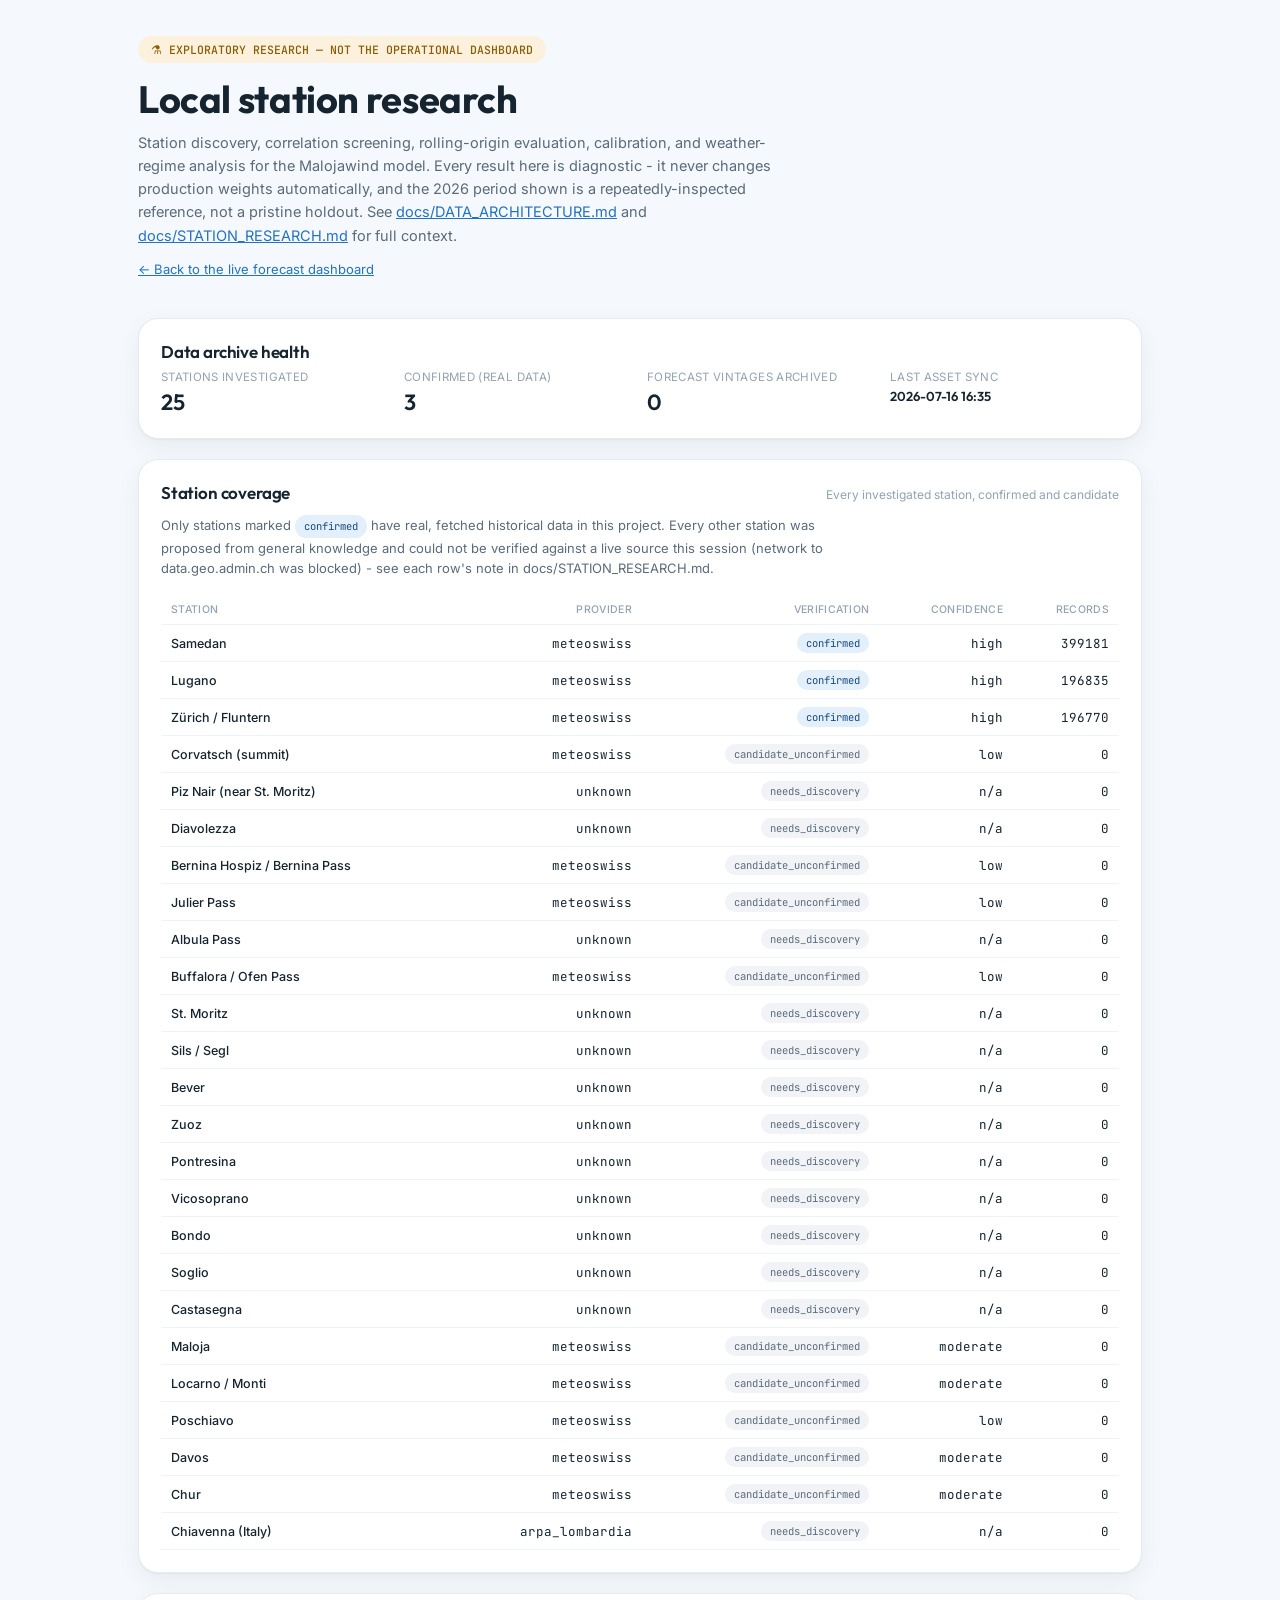
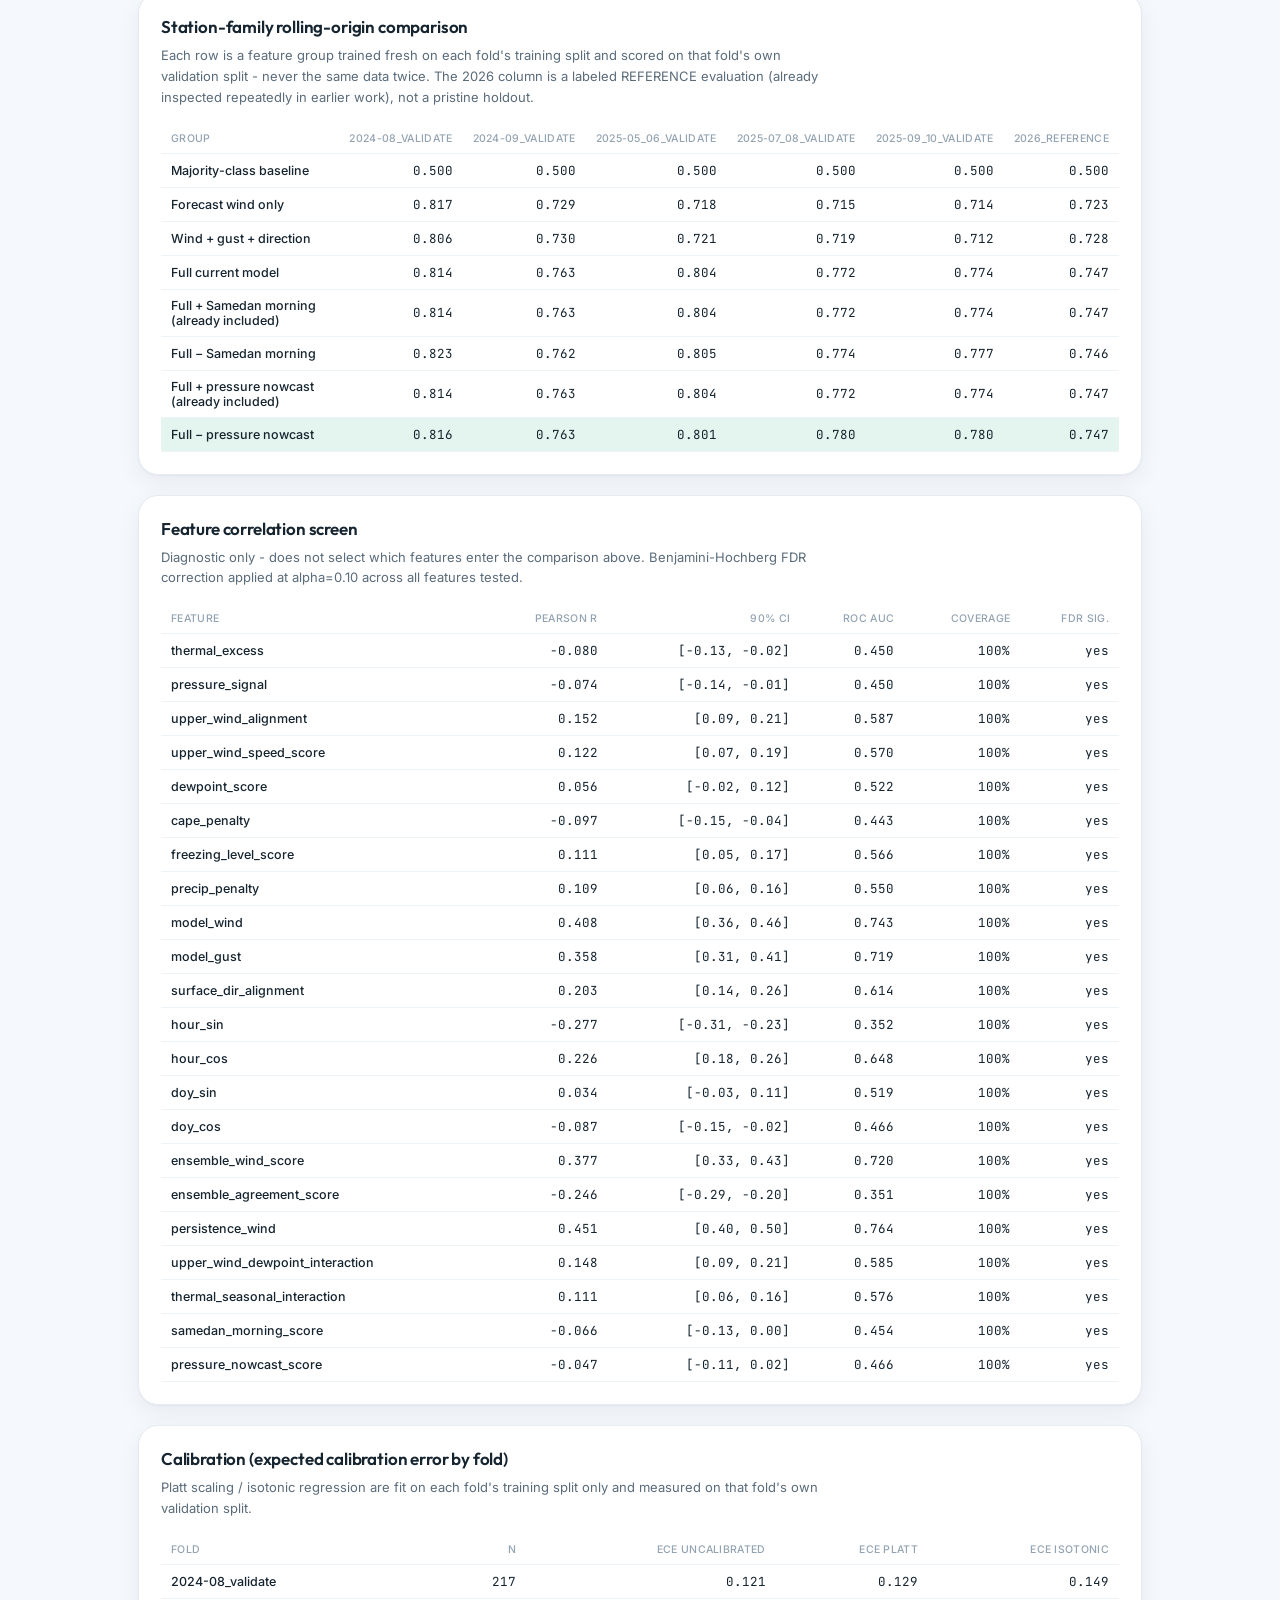
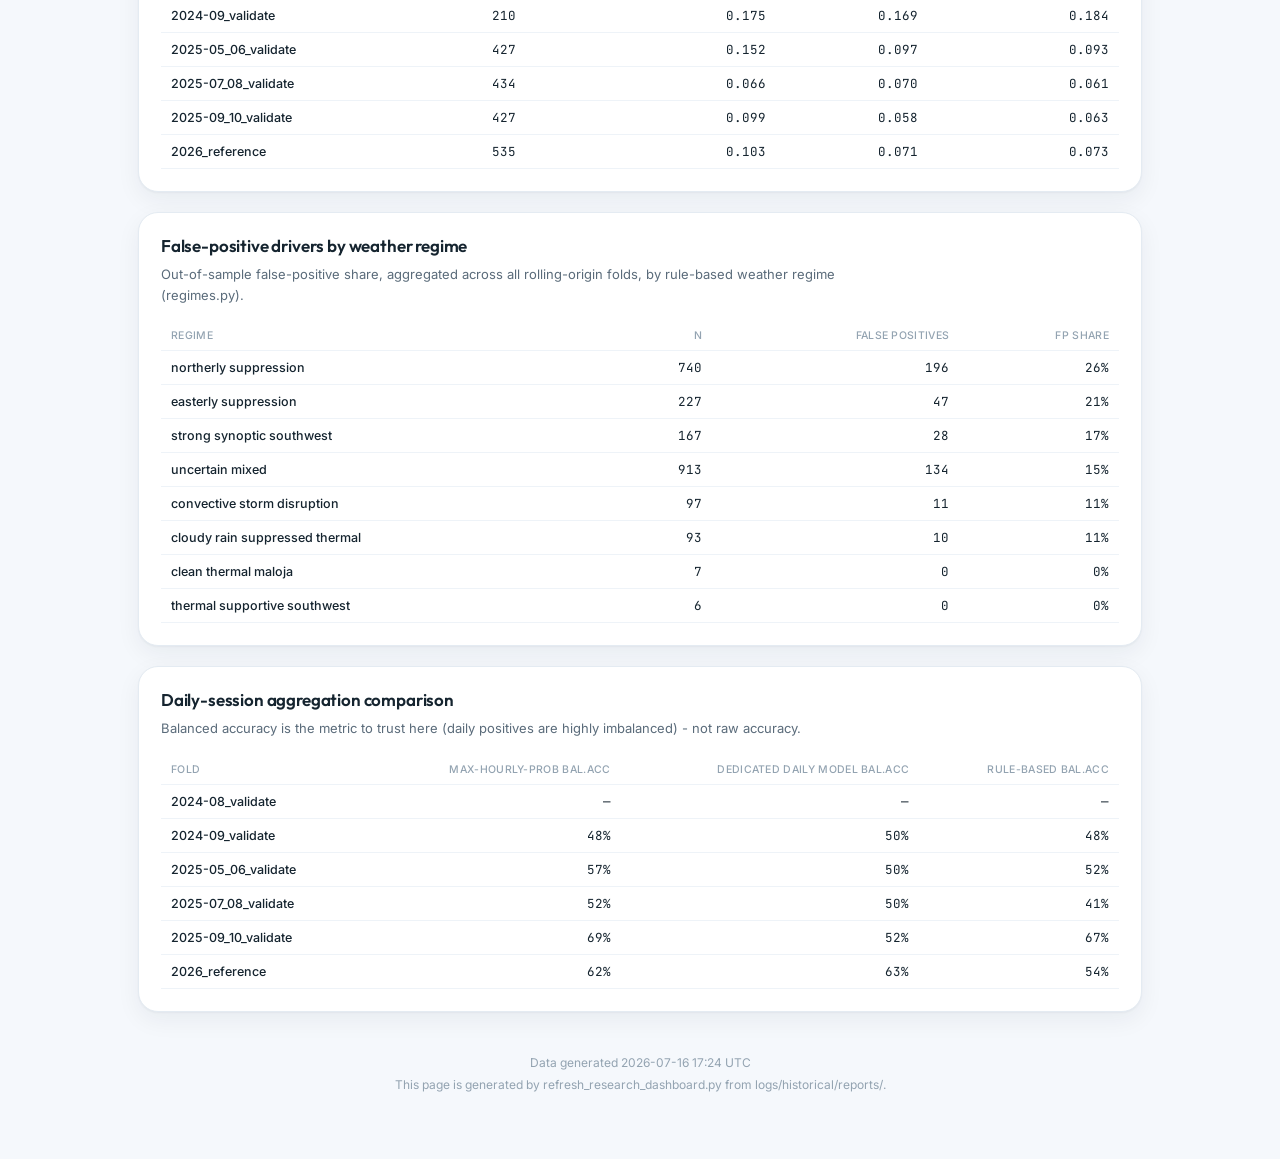
==== docs/research.html @ 876f062c "Add research dashboard and research/sync GitHub Actions jobs Adds docs/research.html, a secondary EX" ====
<!DOCTYPE html>
<html lang="en">
<head>
<meta charset="UTF-8">
<meta name="viewport" content="width=device-width, initial-scale=1.0">
<meta name="description" content="Wingcheck research: station discovery, correlation screening, rolling-origin evaluation, calibration, and regime analysis - exploratory, not the operational dashboard.">
<title>Wingcheck · Research</title>
<link rel="preconnect" href="https://fonts.googleapis.com">
<link href="https://fonts.googleapis.com/css2?family=Outfit:wght@400;500;600;700&family=Inter:wght@400;500;600&family=JetBrains+Mono:wght@400;500&display=swap" rel="stylesheet">
<style>
  :root{
    --ice:#F5F8FC; --card:#FFFFFF; --line:#E4EBF2; --line-soft:#EEF3F8;
    --ink:#15242F; --ink-2:#5A6B7A; --ink-3:#93A3B1;
    --blue:#2273C3; --blue-soft:#E3EFFA; --blue-deep:#164A80;
    --good:#0E9F6E; --good-soft:#E3F5EE; --good-ink:#0b7a54;
    --warn:#D98E04; --warn-soft:#FBF1DD; --warn-ink:#8a5c05;
    --bad-soft:#F1F3F6; --bad-ink:#5A6B7A;
    --display:'Outfit',sans-serif; --body:'Inter',sans-serif; --mono:'JetBrains Mono',monospace;
    --radius-lg:20px; --shadow:0 1px 2px rgba(21,36,47,.04), 0 8px 24px rgba(21,36,47,.06);
    color-scheme: light;
  }
  *{box-sizing:border-box;margin:0;padding:0}
  body{background:var(--ice);color:var(--ink);font-family:var(--body);-webkit-font-smoothing:antialiased;overflow-x:hidden;}
  .wrap{max-width:1040px;margin:0 auto;padding:0 18px 64px;}
  a{color:var(--blue);}
  h1,h2,h3{font-family:var(--display);letter-spacing:-0.01em;}
  header{padding:36px 0 20px;}
  .kicker{display:inline-flex;align-items:center;gap:8px;font-family:var(--mono);font-size:11.5px;
    color:var(--warn-ink);background:var(--warn-soft);padding:6px 13px;border-radius:100px;margin-bottom:16px;font-weight:500;}
  h1{font-weight:700;font-size:clamp(26px,5.5vw,38px);line-height:1.1;}
  .header-sub{color:var(--ink-2);font-size:14.5px;margin-top:10px;max-width:640px;line-height:1.6;}
  .back-link{font-size:13px;margin-top:14px;display:inline-block;}
  section{margin-top:20px;}
  .card{background:var(--card);border:1px solid var(--line);border-radius:var(--radius-lg);padding:22px;box-shadow:var(--shadow);}
  .card h2{font-size:17px;font-weight:600;margin-bottom:4px;}
  .hint{font-size:12px;color:var(--ink-3);}
  .explain{font-size:13px;color:var(--ink-2);line-height:1.6;margin:8px 0 16px;max-width:680px;}
  .table-wrap{overflow-x:auto;-webkit-overflow-scrolling:touch;}
  table{width:100%;border-collapse:collapse;font-size:12.5px;min-width:480px;}
  th,td{padding:8px 10px;text-align:right;border-bottom:1px solid var(--line-soft);white-space:nowrap;}
  th:first-child,td:first-child{text-align:left;white-space:normal;}
  th{color:var(--ink-3);font-weight:500;font-size:10.5px;text-transform:uppercase;letter-spacing:.03em;}
  td{font-family:var(--mono);color:var(--ink);}
  td:first-child{font-family:var(--body);font-weight:500;}
  tr.best td{background:var(--good-soft);}
  .status-chip{font-family:var(--mono);font-size:10.5px;padding:3px 9px;border-radius:100px;display:inline-block;}
  .status-chip.available{background:var(--good-soft);color:var(--good-ink);}
  .status-chip.unavailable{background:var(--bad-soft);color:var(--bad-ink);}
  .status-chip.confirmed{background:var(--blue-soft);color:var(--blue-deep);}
  .empty-state{color:var(--ink-3);font-size:13px;padding:14px 4px;}
  .stat-row{display:grid;grid-template-columns:repeat(auto-fit,minmax(140px,1fr));gap:14px;margin-top:8px;}
  .stat .s-label{font-size:11.5px;color:var(--ink-3);text-transform:uppercase;letter-spacing:.03em;}
  .stat .s-value{font-family:var(--display);font-size:22px;font-weight:600;margin-top:4px;}
  footer{margin-top:40px;text-align:center;font-size:12px;color:var(--ink-3);line-height:1.8;}
  @media (prefers-color-scheme: dark){
    :root{
      --ice:#0F1720; --card:#17212B; --line:#28333F; --line-soft:#212B36;
      --ink:#E7EEF4; --ink-2:#A9B8C4; --ink-3:#71828F;
      --blue:#4B9EE8; --blue-soft:#1B2E42; --blue-deep:#8FC4F5;
      --good:#2FD08E; --good-soft:#123528; --good-ink:#4FE0A6;
      --warn:#E3A93B; --warn-soft:#3A2E10; --warn-ink:#F0BE5C;
      --bad-soft:#232E38; --bad-ink:#A9B8C4;
      color-scheme: dark;
    }
  }
</style>
</head>
<body>
<div class="wrap">
  <header>
    <div class="kicker">⚗ EXPLORATORY RESEARCH — NOT THE OPERATIONAL DASHBOARD</div>
    <h1>Local station research</h1>
    <p class="header-sub">Station discovery, correlation screening, rolling-origin evaluation, calibration, and
      weather-regime analysis for the Malojawind model. Every result here is diagnostic - it never changes
      production weights automatically, and the 2026 period shown is a repeatedly-inspected reference, not a
      pristine holdout. See <a href="./DATA_ARCHITECTURE.md" target="_blank" rel="noopener noreferrer">docs/DATA_ARCHITECTURE.md</a>
      and <a href="./STATION_RESEARCH.md" target="_blank" rel="noopener noreferrer">docs/STATION_RESEARCH.md</a> for full context.</p>
    <a class="back-link" href="./index.html">&larr; Back to the live forecast dashboard</a>
  </header>

  <section class="card" aria-labelledby="archive-h">
    <h2 id="archive-h">Data archive health</h2>
    <div class="stat-row" id="archiveStats"></div>
  </section>

  <section class="card" aria-labelledby="stations-h">
    <div style="display:flex;justify-content:space-between;align-items:baseline;flex-wrap:wrap;gap:8px;">
      <h2 id="stations-h">Station coverage</h2>
      <div class="hint">Every investigated station, confirmed and candidate</div>
    </div>
    <p class="explain">Only stations marked <span class="status-chip confirmed">confirmed</span> have real,
      fetched historical data in this project. Every other station was proposed from general knowledge and
      could not be verified against a live source this session (network to data.geo.admin.ch was blocked) -
      see each row's note in docs/STATION_RESEARCH.md.</p>
    <div class="table-wrap"><table id="stationTable"></table></div>
  </section>

  <section class="card" aria-labelledby="family-h">
    <h2 id="family-h">Station-family rolling-origin comparison</h2>
    <p class="explain">Each row is a feature group trained fresh on each fold's training split and scored on
      that fold's own validation split - never the same data twice. The 2026 column is a labeled REFERENCE
      evaluation (already inspected repeatedly in earlier work), not a pristine holdout.</p>
    <div class="table-wrap"><table id="familyTable"></table></div>
  </section>

  <section class="card" aria-labelledby="corr-h">
    <h2 id="corr-h">Feature correlation screen</h2>
    <p class="explain">Diagnostic only - does not select which features enter the comparison above.
      Benjamini-Hochberg FDR correction applied at alpha=0.10 across all features tested.</p>
    <div class="table-wrap"><table id="corrTable"></table></div>
  </section>

  <section class="card" aria-labelledby="calib-h">
    <h2 id="calib-h">Calibration (expected calibration error by fold)</h2>
    <p class="explain">Platt scaling / isotonic regression are fit on each fold's training split only and
      measured on that fold's own validation split.</p>
    <div class="table-wrap"><table id="calibTable"></table></div>
  </section>

  <section class="card" aria-labelledby="regime-h">
    <h2 id="regime-h">False-positive drivers by weather regime</h2>
    <p class="explain">Out-of-sample false-positive share, aggregated across all rolling-origin folds, by
      rule-based weather regime (regimes.py).</p>
    <div class="table-wrap"><table id="regimeTable"></table></div>
  </section>

  <section class="card" aria-labelledby="session-h">
    <h2 id="session-h">Daily-session aggregation comparison</h2>
    <p class="explain">Balanced accuracy is the metric to trust here (daily positives are highly imbalanced) -
      not raw accuracy.</p>
    <div class="table-wrap"><table id="sessionTable"></table></div>
  </section>

  <footer>
    <div id="genAt">—</div>
    <div>This page is generated by refresh_research_dashboard.py from logs/historical/reports/.</div>
  </footer>
</div>

<script>
const fmtPct = x => (x===null||x===undefined) ? "—" : Math.round(x*100)+"%";
const fmtNum = (x, d=3) => (x===null||x===undefined) ? "—" : Number(x).toFixed(d);

const FAMILY_LABELS = {
  majority_class_baseline: "Majority-class baseline",
  forecast_wind_only: "Forecast wind only",
  wind_gust_direction: "Wind + gust + direction",
  full_current_model: "Full current model",
  full_plus_samedan_morning: "Full + Samedan morning (already included)",
  full_minus_samedan_morning: "Full − Samedan morning",
  full_plus_pressure_nowcast: "Full + pressure nowcast (already included)",
  full_minus_pressure_nowcast: "Full − pressure nowcast",
};

function renderArchiveStats(d){
  const el = document.getElementById('archiveStats');
  const fv = d.forecast_vintages || {n_vintages: 0};
  const nStations = Object.keys(d.station_coverage || {}).length;
  const nConfirmed = Object.values(d.station_coverage || {}).filter(s => s.verification === 'confirmed').length;
  el.innerHTML = `
    <div class="stat"><div class="s-label">Stations investigated</div><div class="s-value">${nStations}</div></div>
    <div class="stat"><div class="s-label">Confirmed (real data)</div><div class="s-value">${nConfirmed}</div></div>
    <div class="stat"><div class="s-label">Forecast vintages archived</div><div class="s-value">${fv.n_vintages}</div></div>
    <div class="stat"><div class="s-label">Last asset sync</div><div class="s-value" style="font-size:13px;">${(d.last_asset_sync||'—').slice(0,16).replace('T',' ')}</div></div>`;
}

function renderStationTable(d){
  const el = document.getElementById('stationTable');
  const coverage = d.station_coverage || {};
  const rows = Object.entries(coverage).sort((a,b)=> (a[1].verification==='confirmed'?0:1) - (b[1].verification==='confirmed'?0:1));
  if (!rows.length){ el.innerHTML = '<tr><td class="empty-state">No station manifest found - run historical_data.py sync.</td></tr>'; return; }
  const head = '<tr><th>Station</th><th>Provider</th><th>Verification</th><th>Confidence</th><th>Records</th></tr>';
  const body = rows.map(([sid, s])=>{
    const chipClass = s.verification === 'confirmed' ? 'confirmed' : (s.coverage && s.coverage.n_records > 0 ? 'available' : 'unavailable');
    return `<tr><td>${s.name || sid}</td><td>${s.provider||'—'}</td><td><span class="status-chip ${chipClass}">${s.verification}</span></td><td>${s.confidence||'—'}</td><td>${(s.coverage && s.coverage.n_records) || 0}</td></tr>`;
  }).join('');
  el.innerHTML = head + body;
}

function renderFamilyTable(d){
  const el = document.getElementById('familyTable');
  const sa = d.station_analysis;
  if (!sa){ el.innerHTML = '<tr><td class="empty-state">No station_analysis report found - run station_analysis.py.</td></tr>'; return; }
  const comparison = sa.rolling_origin_family_comparison || {};
  const groupNames = Object.keys(comparison).filter(k => k !== '_note');
  const foldNames = (comparison[groupNames[0]] || []).map(f => f.fold);
  const head = `<tr><th>Group</th>${foldNames.map(f=>`<th>${f}</th>`).join('')}</tr>`;
  const bestFamily = sa.best_family && sa.best_family.name;
  const body = groupNames.map(name=>{
    const cells = comparison[name].map(f => `<td>${fmtNum(f.full_window && f.full_window.roc_auc)}</td>`).join('');
    return `<tr class="${name===bestFamily?'best':''}"><td>${FAMILY_LABELS[name]||name}</td>${cells}</tr>`;
  }).join('');
  el.innerHTML = head + body;
}

function renderCorrTable(d){
  const el = document.getElementById('corrTable');
  const sa = d.station_analysis;
  if (!sa){ el.innerHTML = '<tr><td class="empty-state">No station_analysis report found.</td></tr>'; return; }
  const corr = sa.correlation || {};
  const names = Object.keys(corr).filter(k => k !== '_note');
  const head = '<tr><th>Feature</th><th>Pearson r</th><th>90% CI</th><th>ROC AUC</th><th>Coverage</th><th>FDR sig.</th></tr>';
  const body = names.map(name=>{
    const c = corr[name];
    const ci = c.pearson_bootstrap_ci_90pct ? `[${fmtNum(c.pearson_bootstrap_ci_90pct[0],2)}, ${fmtNum(c.pearson_bootstrap_ci_90pct[1],2)}]` : '—';
    return `<tr><td>${name}</td><td>${fmtNum(c.pearson,3)}</td><td>${ci}</td><td>${fmtNum(c.roc_auc,3)}</td><td>${fmtPct(c.coverage)}</td><td>${c['fdr_significant_at_0.10']?'yes':'no'}</td></tr>`;
  }).join('');
  el.innerHTML = head + body;
}

function renderCalibTable(d){
  const el = document.getElementById('calibTable');
  const ca = d.calibration_analysis;
  if (!ca){ el.innerHTML = '<tr><td class="empty-state">No calibration_analysis report found - run calibration_analysis.py.</td></tr>'; return; }
  const head = '<tr><th>Fold</th><th>n</th><th>ECE uncalibrated</th><th>ECE Platt</th><th>ECE isotonic</th></tr>';
  const body = ca.folds.map(f=>`<tr><td>${f.fold}</td><td>${f.n_validate}</td><td>${fmtNum(f.uncalibrated.expected_calibration_error)}</td><td>${fmtNum(f.platt.expected_calibration_error)}</td><td>${fmtNum(f.isotonic.expected_calibration_error)}</td></tr>`).join('');
  el.innerHTML = head + body;
}

function renderRegimeTable(d){
  const el = document.getElementById('regimeTable');
  const ra = d.regime_analysis;
  if (!ra){ el.innerHTML = '<tr><td class="empty-state">No regime_analysis report found - run regime_analysis.py.</td></tr>'; return; }
  const summary = ra.false_positive_summary || {};
  const head = '<tr><th>Regime</th><th>n</th><th>False positives</th><th>FP share</th></tr>';
  const body = Object.entries(summary).map(([regime, s])=>`<tr><td>${regime.replace(/_/g,' ')}</td><td>${s.n}</td><td>${s.total_false_positives}</td><td>${fmtPct(s.false_positive_share_of_regime)}</td></tr>`).join('');
  el.innerHTML = head + body;
}

function renderSessionTable(d){
  const el = document.getElementById('sessionTable');
  const cta = d.continuous_target_analysis;
  if (!cta){ el.innerHTML = '<tr><td class="empty-state">No continuous_target_analysis report found.</td></tr>'; return; }
  const head = '<tr><th>Fold</th><th>Max-hourly-prob bal.acc</th><th>Dedicated daily model bal.acc</th><th>Rule-based bal.acc</th></tr>';
  const body = cta.daily_session_target.map(f=>{
    const m = f.max_hourly_probability, dm = f.dedicated_daily_model, rb = f.rule_based_threshold;
    return `<tr><td>${f.fold}</td><td>${fmtPct(m.balanced_accuracy)}</td><td>${fmtPct(dm.balanced_accuracy)}</td><td>${fmtPct(rb.balanced_accuracy)}</td></tr>`;
  }).join('');
  el.innerHTML = head + body;
}

async function init(){
  let d;
  try{
    const r = await fetch(`./research/research_data.json?v=${Date.now()}`, {cache: 'no-store'});
    if(!r.ok) throw 0;
    d = await r.json();
  }catch(e){
    d = {generated_at: null, is_sample_data: true, station_coverage: {}, forecast_vintages: {n_vintages:0}};
  }
  for (const fn of [renderArchiveStats, renderStationTable, renderFamilyTable, renderCorrTable,
                     renderCalibTable, renderRegimeTable, renderSessionTable]){
    try { fn(d); } catch(e) { console.error(`${fn.name} failed:`, e); }
  }
  document.getElementById('genAt').textContent = d.generated_at ? ('Data generated ' + d.generated_at.slice(0,16).replace('T',' ') + ' UTC') : 'No research data generated yet.';
}
init();
</script>
</body>
</html>
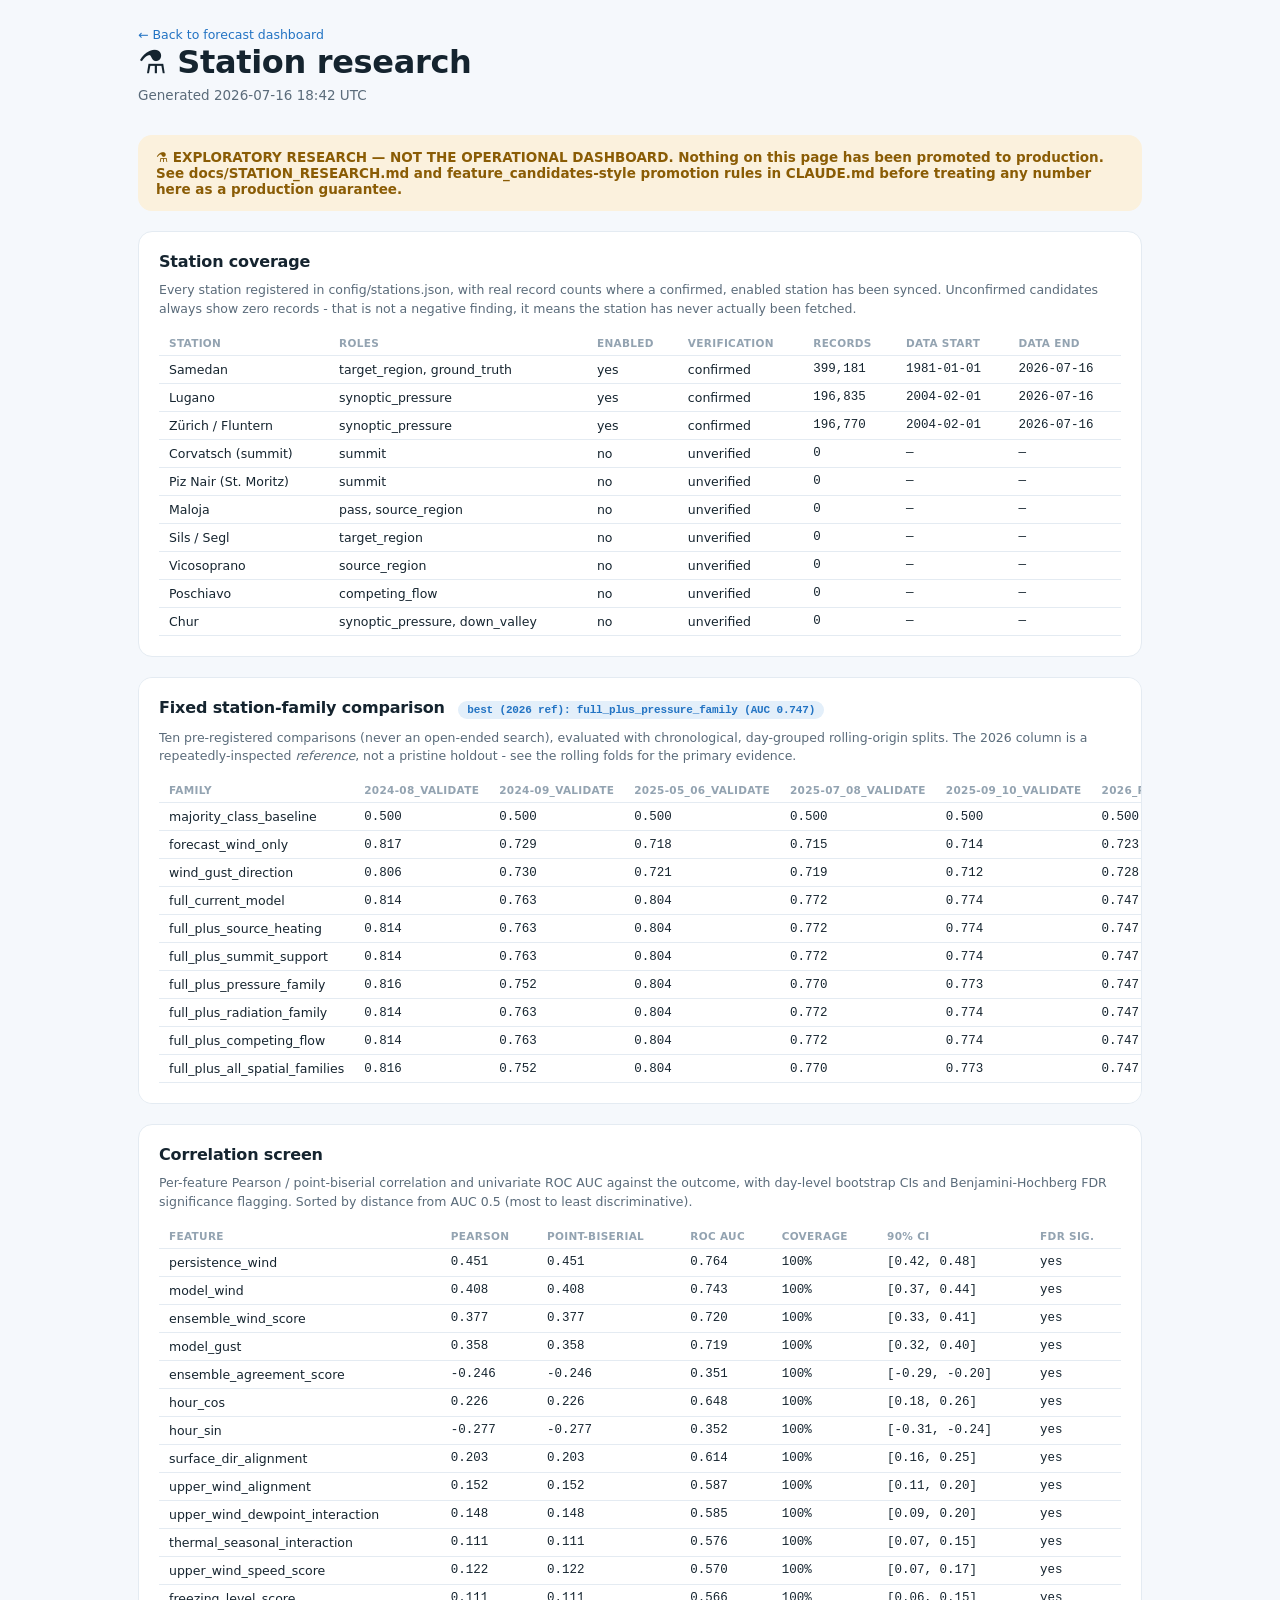
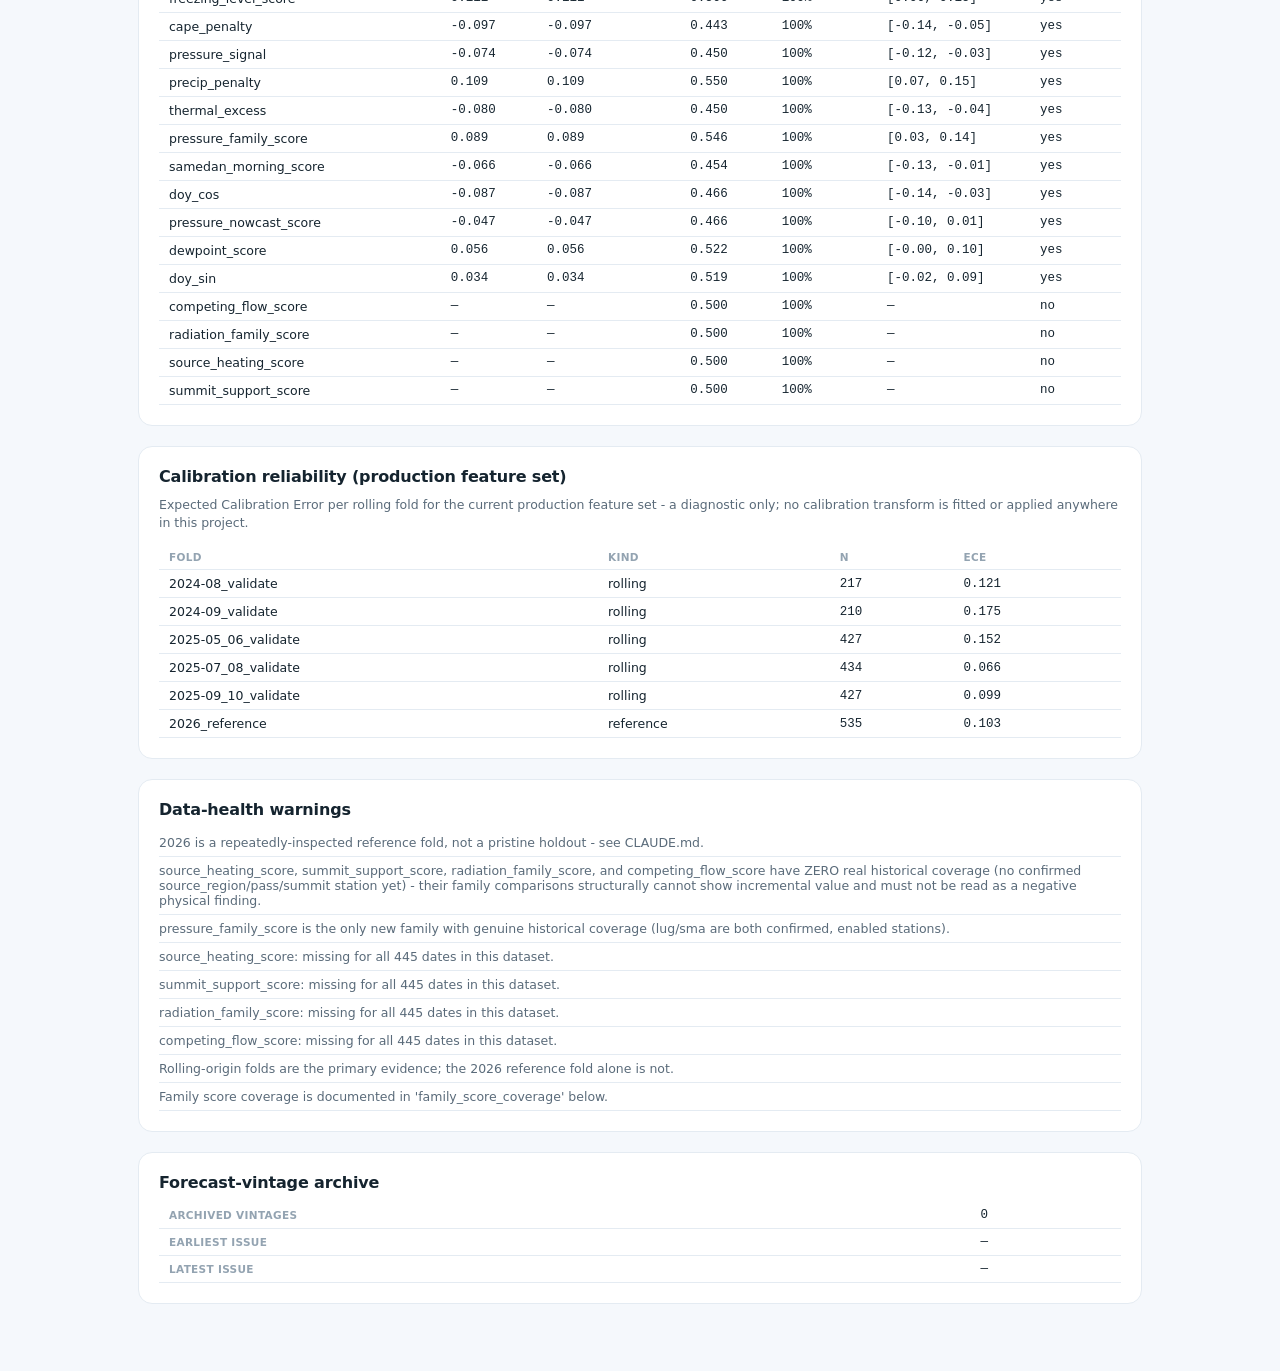
==== commit d0deada6: "Extend dashboard contract with optional diagnostics; add research page Extends refresh_dashboard.py " ====
--- a/docs/research.html
+++ b/docs/research.html
@@ -3,256 +3,191 @@
 <head>
 <meta charset="UTF-8">
 <meta name="viewport" content="width=device-width, initial-scale=1.0">
-<meta name="description" content="Wingcheck research: station discovery, correlation screening, rolling-origin evaluation, calibration, and regime analysis - exploratory, not the operational dashboard.">
+<meta name="description" content="Wingcheck exploratory station research - not the operational dashboard.">
 <title>Wingcheck · Research</title>
-<link rel="preconnect" href="https://fonts.googleapis.com">
-<link href="https://fonts.googleapis.com/css2?family=Outfit:wght@400;500;600;700&family=Inter:wght@400;500;600&family=JetBrains+Mono:wght@400;500&display=swap" rel="stylesheet">
 <style>
   :root{
-    --ice:#F5F8FC; --card:#FFFFFF; --line:#E4EBF2; --line-soft:#EEF3F8;
+    --ice:#F5F8FC; --card:#FFFFFF; --line:#E4EBF2;
     --ink:#15242F; --ink-2:#5A6B7A; --ink-3:#93A3B1;
-    --blue:#2273C3; --blue-soft:#E3EFFA; --blue-deep:#164A80;
-    --good:#0E9F6E; --good-soft:#E3F5EE; --good-ink:#0b7a54;
+    --blue:#2273C3; --blue-soft:#E3EFFA;
     --warn:#D98E04; --warn-soft:#FBF1DD; --warn-ink:#8a5c05;
-    --bad-soft:#F1F3F6; --bad-ink:#5A6B7A;
-    --display:'Outfit',sans-serif; --body:'Inter',sans-serif; --mono:'JetBrains Mono',monospace;
-    --radius-lg:20px; --shadow:0 1px 2px rgba(21,36,47,.04), 0 8px 24px rgba(21,36,47,.06);
-    color-scheme: light;
+    --body:'Inter',system-ui,sans-serif; --mono:'JetBrains Mono',monospace;
+    --radius:14px;
   }
   *{box-sizing:border-box;margin:0;padding:0}
-  body{background:var(--ice);color:var(--ink);font-family:var(--body);-webkit-font-smoothing:antialiased;overflow-x:hidden;}
+  body{background:var(--ice);color:var(--ink);font-family:var(--body);overflow-x:hidden;}
   .wrap{max-width:1040px;margin:0 auto;padding:0 18px 64px;}
-  a{color:var(--blue);}
-  h1,h2,h3{font-family:var(--display);letter-spacing:-0.01em;}
-  header{padding:36px 0 20px;}
-  .kicker{display:inline-flex;align-items:center;gap:8px;font-family:var(--mono);font-size:11.5px;
-    color:var(--warn-ink);background:var(--warn-soft);padding:6px 13px;border-radius:100px;margin-bottom:16px;font-weight:500;}
-  h1{font-weight:700;font-size:clamp(26px,5.5vw,38px);line-height:1.1;}
-  .header-sub{color:var(--ink-2);font-size:14.5px;margin-top:10px;max-width:640px;line-height:1.6;}
-  .back-link{font-size:13px;margin-top:14px;display:inline-block;}
+  h1,h2{font-weight:700;letter-spacing:-0.01em;}
+  .banner{background:var(--warn-soft);color:var(--warn-ink);padding:14px 18px;border-radius:var(--radius);
+    font-size:13.5px;font-weight:600;margin:24px 0 18px;}
+  header{padding:24px 0 8px;}
+  h1{font-size:clamp(24px,5vw,32px);}
+  .sub{color:var(--ink-2);font-size:13.5px;margin-top:6px;}
   section{margin-top:20px;}
-  .card{background:var(--card);border:1px solid var(--line);border-radius:var(--radius-lg);padding:22px;box-shadow:var(--shadow);}
-  .card h2{font-size:17px;font-weight:600;margin-bottom:4px;}
-  .hint{font-size:12px;color:var(--ink-3);}
-  .explain{font-size:13px;color:var(--ink-2);line-height:1.6;margin:8px 0 16px;max-width:680px;}
-  .table-wrap{overflow-x:auto;-webkit-overflow-scrolling:touch;}
-  table{width:100%;border-collapse:collapse;font-size:12.5px;min-width:480px;}
-  th,td{padding:8px 10px;text-align:right;border-bottom:1px solid var(--line-soft);white-space:nowrap;}
-  th:first-child,td:first-child{text-align:left;white-space:normal;}
-  th{color:var(--ink-3);font-weight:500;font-size:10.5px;text-transform:uppercase;letter-spacing:.03em;}
-  td{font-family:var(--mono);color:var(--ink);}
-  td:first-child{font-family:var(--body);font-weight:500;}
-  tr.best td{background:var(--good-soft);}
-  .status-chip{font-family:var(--mono);font-size:10.5px;padding:3px 9px;border-radius:100px;display:inline-block;}
-  .status-chip.available{background:var(--good-soft);color:var(--good-ink);}
-  .status-chip.unavailable{background:var(--bad-soft);color:var(--bad-ink);}
-  .status-chip.confirmed{background:var(--blue-soft);color:var(--blue-deep);}
-  .empty-state{color:var(--ink-3);font-size:13px;padding:14px 4px;}
-  .stat-row{display:grid;grid-template-columns:repeat(auto-fit,minmax(140px,1fr));gap:14px;margin-top:8px;}
-  .stat .s-label{font-size:11.5px;color:var(--ink-3);text-transform:uppercase;letter-spacing:.03em;}
-  .stat .s-value{font-family:var(--display);font-size:22px;font-weight:600;margin-top:4px;}
-  footer{margin-top:40px;text-align:center;font-size:12px;color:var(--ink-3);line-height:1.8;}
-  @media (prefers-color-scheme: dark){
-    :root{
-      --ice:#0F1720; --card:#17212B; --line:#28333F; --line-soft:#212B36;
-      --ink:#E7EEF4; --ink-2:#A9B8C4; --ink-3:#71828F;
-      --blue:#4B9EE8; --blue-soft:#1B2E42; --blue-deep:#8FC4F5;
-      --good:#2FD08E; --good-soft:#123528; --good-ink:#4FE0A6;
-      --warn:#E3A93B; --warn-soft:#3A2E10; --warn-ink:#F0BE5C;
-      --bad-soft:#232E38; --bad-ink:#A9B8C4;
-      color-scheme: dark;
-    }
-  }
+  .card{background:var(--card);border:1px solid var(--line);border-radius:var(--radius);padding:20px;
+    overflow-x:auto;}
+  h2{font-size:16px;margin-bottom:10px;}
+  .explain{font-size:12.5px;color:var(--ink-2);margin-bottom:12px;line-height:1.5;}
+  table{border-collapse:collapse;width:100%;font-size:12.5px;white-space:nowrap;}
+  th,td{padding:6px 10px;border-bottom:1px solid var(--line);text-align:left;}
+  th{color:var(--ink-3);font-weight:600;text-transform:uppercase;font-size:10.5px;letter-spacing:.03em;}
+  td.num{font-family:var(--mono);}
+  .empty{color:var(--ink-3);font-style:italic;font-size:13px;}
+  .warn-list{list-style:none;}
+  .warn-list li{padding:6px 0;border-bottom:1px solid var(--line-soft,var(--line));font-size:12.5px;color:var(--ink-2);}
+  .back{font-size:12.5px;color:var(--blue);text-decoration:none;}
+  .status-chip{display:inline-block;font-family:var(--mono);font-size:11px;padding:3px 9px;border-radius:100px;
+    background:var(--blue-soft);color:var(--blue);margin-left:8px;}
 </style>
 </head>
 <body>
 <div class="wrap">
   <header>
-    <div class="kicker">⚗ EXPLORATORY RESEARCH — NOT THE OPERATIONAL DASHBOARD</div>
-    <h1>Local station research</h1>
-    <p class="header-sub">Station discovery, correlation screening, rolling-origin evaluation, calibration, and
-      weather-regime analysis for the Malojawind model. Every result here is diagnostic - it never changes
-      production weights automatically, and the 2026 period shown is a repeatedly-inspected reference, not a
-      pristine holdout. See <a href="./DATA_ARCHITECTURE.md" target="_blank" rel="noopener noreferrer">docs/DATA_ARCHITECTURE.md</a>
-      and <a href="./STATION_RESEARCH.md" target="_blank" rel="noopener noreferrer">docs/STATION_RESEARCH.md</a> for full context.</p>
-    <a class="back-link" href="./index.html">&larr; Back to the live forecast dashboard</a>
+    <a class="back" href="./index.html">&larr; Back to forecast dashboard</a>
+    <h1>⚗ Station research</h1>
+    <div class="sub" id="genAt">Loading...</div>
   </header>
 
-  <section class="card" aria-labelledby="archive-h">
-    <h2 id="archive-h">Data archive health</h2>
-    <div class="stat-row" id="archiveStats"></div>
+  <div class="banner">⚗ EXPLORATORY RESEARCH — NOT THE OPERATIONAL DASHBOARD. Nothing on this page has been
+    promoted to production. See docs/STATION_RESEARCH.md and feature_candidates-style promotion rules in
+    CLAUDE.md before treating any number here as a production guarantee.</div>
+
+  <section class="card">
+    <h2>Station coverage</h2>
+    <p class="explain">Every station registered in config/stations.json, with real record counts where a
+      confirmed, enabled station has been synced. Unconfirmed candidates always show zero records - that is
+      not a negative finding, it means the station has never actually been fetched.</p>
+    <div id="coverageTable"></div>
   </section>
 
-  <section class="card" aria-labelledby="stations-h">
-    <div style="display:flex;justify-content:space-between;align-items:baseline;flex-wrap:wrap;gap:8px;">
-      <h2 id="stations-h">Station coverage</h2>
-      <div class="hint">Every investigated station, confirmed and candidate</div>
-    </div>
-    <p class="explain">Only stations marked <span class="status-chip confirmed">confirmed</span> have real,
-      fetched historical data in this project. Every other station was proposed from general knowledge and
-      could not be verified against a live source this session (network to data.geo.admin.ch was blocked) -
-      see each row's note in docs/STATION_RESEARCH.md.</p>
-    <div class="table-wrap"><table id="stationTable"></table></div>
+  <section class="card">
+    <h2>Fixed station-family comparison <span class="status-chip" id="bestFamilyChip"></span></h2>
+    <p class="explain">Ten pre-registered comparisons (never an open-ended search), evaluated with
+      chronological, day-grouped rolling-origin splits. The 2026 column is a repeatedly-inspected
+      <em>reference</em>, not a pristine holdout - see the rolling folds for the primary evidence.</p>
+    <div id="familyTable"></div>
   </section>
 
-  <section class="card" aria-labelledby="family-h">
-    <h2 id="family-h">Station-family rolling-origin comparison</h2>
-    <p class="explain">Each row is a feature group trained fresh on each fold's training split and scored on
-      that fold's own validation split - never the same data twice. The 2026 column is a labeled REFERENCE
-      evaluation (already inspected repeatedly in earlier work), not a pristine holdout.</p>
-    <div class="table-wrap"><table id="familyTable"></table></div>
+  <section class="card">
+    <h2>Correlation screen</h2>
+    <p class="explain">Per-feature Pearson / point-biserial correlation and univariate ROC AUC against the
+      outcome, with day-level bootstrap CIs and Benjamini-Hochberg FDR significance flagging. Sorted by
+      distance from AUC 0.5 (most to least discriminative).</p>
+    <div id="correlationTable"></div>
   </section>
 
-  <section class="card" aria-labelledby="corr-h">
-    <h2 id="corr-h">Feature correlation screen</h2>
-    <p class="explain">Diagnostic only - does not select which features enter the comparison above.
-      Benjamini-Hochberg FDR correction applied at alpha=0.10 across all features tested.</p>
-    <div class="table-wrap"><table id="corrTable"></table></div>
+  <section class="card">
+    <h2>Calibration reliability (production feature set)</h2>
+    <p class="explain">Expected Calibration Error per rolling fold for the current production feature set -
+      a diagnostic only; no calibration transform is fitted or applied anywhere in this project.</p>
+    <div id="calibrationTable"></div>
   </section>
 
-  <section class="card" aria-labelledby="calib-h">
-    <h2 id="calib-h">Calibration (expected calibration error by fold)</h2>
-    <p class="explain">Platt scaling / isotonic regression are fit on each fold's training split only and
-      measured on that fold's own validation split.</p>
-    <div class="table-wrap"><table id="calibTable"></table></div>
+  <section class="card">
+    <h2>Data-health warnings</h2>
+    <div id="warningsList"></div>
   </section>
 
-  <section class="card" aria-labelledby="regime-h">
-    <h2 id="regime-h">False-positive drivers by weather regime</h2>
-    <p class="explain">Out-of-sample false-positive share, aggregated across all rolling-origin folds, by
-      rule-based weather regime (regimes.py).</p>
-    <div class="table-wrap"><table id="regimeTable"></table></div>
+  <section class="card">
+    <h2>Forecast-vintage archive</h2>
+    <div id="vintageSummary"></div>
   </section>
-
-  <section class="card" aria-labelledby="session-h">
-    <h2 id="session-h">Daily-session aggregation comparison</h2>
-    <p class="explain">Balanced accuracy is the metric to trust here (daily positives are highly imbalanced) -
-      not raw accuracy.</p>
-    <div class="table-wrap"><table id="sessionTable"></table></div>
-  </section>
-
-  <footer>
-    <div id="genAt">—</div>
-    <div>This page is generated by refresh_research_dashboard.py from logs/historical/reports/.</div>
-  </footer>
 </div>
 
 <script>
-const fmtPct = x => (x===null||x===undefined) ? "—" : Math.round(x*100)+"%";
-const fmtNum = (x, d=3) => (x===null||x===undefined) ? "—" : Number(x).toFixed(d);
+function fmtPct(v){ return (v==null) ? '—' : Math.round(v*100)+'%'; }
+function fmtNum(v, d=3){ return (v==null) ? '—' : Number(v).toFixed(d); }
 
-const FAMILY_LABELS = {
-  majority_class_baseline: "Majority-class baseline",
-  forecast_wind_only: "Forecast wind only",
-  wind_gust_direction: "Wind + gust + direction",
-  full_current_model: "Full current model",
-  full_plus_samedan_morning: "Full + Samedan morning (already included)",
-  full_minus_samedan_morning: "Full − Samedan morning",
-  full_plus_pressure_nowcast: "Full + pressure nowcast (already included)",
-  full_minus_pressure_nowcast: "Full − pressure nowcast",
-};
-
-function renderArchiveStats(d){
-  const el = document.getElementById('archiveStats');
-  const fv = d.forecast_vintages || {n_vintages: 0};
-  const nStations = Object.keys(d.station_coverage || {}).length;
-  const nConfirmed = Object.values(d.station_coverage || {}).filter(s => s.verification === 'confirmed').length;
-  el.innerHTML = `
-    <div class="stat"><div class="s-label">Stations investigated</div><div class="s-value">${nStations}</div></div>
-    <div class="stat"><div class="s-label">Confirmed (real data)</div><div class="s-value">${nConfirmed}</div></div>
-    <div class="stat"><div class="s-label">Forecast vintages archived</div><div class="s-value">${fv.n_vintages}</div></div>
-    <div class="stat"><div class="s-label">Last asset sync</div><div class="s-value" style="font-size:13px;">${(d.last_asset_sync||'—').slice(0,16).replace('T',' ')}</div></div>`;
+function renderCoverage(d){
+  const el = document.getElementById('coverageTable');
+  const stations = d.station_coverage || {};
+  const ids = Object.keys(stations);
+  if (!ids.length){ el.innerHTML = '<div class="empty">No station coverage manifest yet - run historical_data.py sync.</div>'; return; }
+  el.innerHTML = `<table><thead><tr><th>Station</th><th>Roles</th><th>Enabled</th><th>Verification</th>
+    <th>Records</th><th>Data start</th><th>Data end</th></tr></thead><tbody>` +
+    ids.map(id=>{
+      const s = stations[id];
+      return `<tr><td>${s.name||id}</td><td>${(s.roles||[]).join(', ')}</td><td>${s.enabled?'yes':'no'}</td>
+        <td>${s.verification||'—'}</td><td class="num">${(s.n_records||0).toLocaleString()}</td>
+        <td class="num">${(s.data_start||'—').slice(0,10)}</td><td class="num">${(s.data_end||'—').slice(0,10)}</td></tr>`;
+    }).join('') + `</tbody></table>`;
 }
 
-function renderStationTable(d){
-  const el = document.getElementById('stationTable');
-  const coverage = d.station_coverage || {};
-  const rows = Object.entries(coverage).sort((a,b)=> (a[1].verification==='confirmed'?0:1) - (b[1].verification==='confirmed'?0:1));
-  if (!rows.length){ el.innerHTML = '<tr><td class="empty-state">No station manifest found - run historical_data.py sync.</td></tr>'; return; }
-  const head = '<tr><th>Station</th><th>Provider</th><th>Verification</th><th>Confidence</th><th>Records</th></tr>';
-  const body = rows.map(([sid, s])=>{
-    const chipClass = s.verification === 'confirmed' ? 'confirmed' : (s.coverage && s.coverage.n_records > 0 ? 'available' : 'unavailable');
-    return `<tr><td>${s.name || sid}</td><td>${s.provider||'—'}</td><td><span class="status-chip ${chipClass}">${s.verification}</span></td><td>${s.confidence||'—'}</td><td>${(s.coverage && s.coverage.n_records) || 0}</td></tr>`;
-  }).join('');
-  el.innerHTML = head + body;
+function renderFamilies(d){
+  const el = document.getElementById('familyTable');
+  const sa = d.station_analysis;
+  if (!sa){ el.innerHTML = '<div class="empty">No station_analysis.py report yet - run it to populate this table.</div>'; return; }
+  const comparison = sa.rolling_origin_family_comparison || {};
+  const names = Object.keys(comparison);
+  const foldNames = names.length ? comparison[names[0]].map(f=>f.fold) : [];
+  document.getElementById('bestFamilyChip').textContent = sa.best_family ?
+    `best (2026 ref): ${sa.best_family.name} (AUC ${fmtNum(sa.best_family.reference_roc_auc)})` : '';
+  el.innerHTML = `<table><thead><tr><th>Family</th>` + foldNames.map(f=>`<th>${f}</th>`).join('') +
+    `</tr></thead><tbody>` + names.map(name=>{
+      const folds = comparison[name];
+      return `<tr><td>${name}</td>` + folds.map(f=>`<td class="num">${fmtNum(f.full_window && f.full_window.roc_auc)}</td>`).join('') + `</tr>`;
+    }).join('') + `</tbody></table>`;
 }
 
-function renderFamilyTable(d){
-  const el = document.getElementById('familyTable');
+function renderCorrelation(d){
+  const el = document.getElementById('correlationTable');
   const sa = d.station_analysis;
-  if (!sa){ el.innerHTML = '<tr><td class="empty-state">No station_analysis report found - run station_analysis.py.</td></tr>'; return; }
-  const comparison = sa.rolling_origin_family_comparison || {};
-  const groupNames = Object.keys(comparison).filter(k => k !== '_note');
-  const foldNames = (comparison[groupNames[0]] || []).map(f => f.fold);
-  const head = `<tr><th>Group</th>${foldNames.map(f=>`<th>${f}</th>`).join('')}</tr>`;
-  const bestFamily = sa.best_family && sa.best_family.name;
-  const body = groupNames.map(name=>{
-    const cells = comparison[name].map(f => `<td>${fmtNum(f.full_window && f.full_window.roc_auc)}</td>`).join('');
-    return `<tr class="${name===bestFamily?'best':''}"><td>${FAMILY_LABELS[name]||name}</td>${cells}</tr>`;
-  }).join('');
-  el.innerHTML = head + body;
+  if (!sa){ el.innerHTML = '<div class="empty">No correlation data yet.</div>'; return; }
+  const features = sa.correlation.features || {};
+  const rows = Object.entries(features).sort((a,b)=>
+    Math.abs((b[1].roc_auc||0.5)-0.5) - Math.abs((a[1].roc_auc||0.5)-0.5));
+  el.innerHTML = `<table><thead><tr><th>Feature</th><th>Pearson</th><th>Point-biserial</th><th>ROC AUC</th>
+    <th>Coverage</th><th>90% CI</th><th>FDR sig.</th></tr></thead><tbody>` +
+    rows.map(([name,v])=>`<tr><td>${name}</td><td class="num">${fmtNum(v.pearson)}</td>
+      <td class="num">${fmtNum(v.point_biserial)}</td><td class="num">${fmtNum(v.roc_auc)}</td>
+      <td class="num">${fmtPct(v.coverage)}</td>
+      <td class="num">${v.pearson_bootstrap_ci_90pct ? '['+fmtNum(v.pearson_bootstrap_ci_90pct[0],2)+', '+fmtNum(v.pearson_bootstrap_ci_90pct[1],2)+']' : '—'}</td>
+      <td class="num">${v['fdr_significant_at_0.10'] ? 'yes' : 'no'}</td></tr>`).join('') + `</tbody></table>`;
 }
 
-function renderCorrTable(d){
-  const el = document.getElementById('corrTable');
+function renderCalibration(d){
+  const el = document.getElementById('calibrationTable');
   const sa = d.station_analysis;
-  if (!sa){ el.innerHTML = '<tr><td class="empty-state">No station_analysis report found.</td></tr>'; return; }
-  const corr = sa.correlation || {};
-  const names = Object.keys(corr).filter(k => k !== '_note');
-  const head = '<tr><th>Feature</th><th>Pearson r</th><th>90% CI</th><th>ROC AUC</th><th>Coverage</th><th>FDR sig.</th></tr>';
-  const body = names.map(name=>{
-    const c = corr[name];
-    const ci = c.pearson_bootstrap_ci_90pct ? `[${fmtNum(c.pearson_bootstrap_ci_90pct[0],2)}, ${fmtNum(c.pearson_bootstrap_ci_90pct[1],2)}]` : '—';
-    return `<tr><td>${name}</td><td>${fmtNum(c.pearson,3)}</td><td>${ci}</td><td>${fmtNum(c.roc_auc,3)}</td><td>${fmtPct(c.coverage)}</td><td>${c['fdr_significant_at_0.10']?'yes':'no'}</td></tr>`;
-  }).join('');
-  el.innerHTML = head + body;
+  const cal = sa && sa.calibration;
+  if (!cal || !cal.length){ el.innerHTML = '<div class="empty">No calibration data yet.</div>'; return; }
+  el.innerHTML = `<table><thead><tr><th>Fold</th><th>Kind</th><th>n</th><th>ECE</th></tr></thead><tbody>` +
+    cal.map(c=>`<tr><td>${c.fold}</td><td>${c.kind}</td><td class="num">${c.n}</td>
+      <td class="num">${fmtNum(c.expected_calibration_error)}</td></tr>`).join('') + `</tbody></table>`;
 }
 
-function renderCalibTable(d){
-  const el = document.getElementById('calibTable');
-  const ca = d.calibration_analysis;
-  if (!ca){ el.innerHTML = '<tr><td class="empty-state">No calibration_analysis report found - run calibration_analysis.py.</td></tr>'; return; }
-  const head = '<tr><th>Fold</th><th>n</th><th>ECE uncalibrated</th><th>ECE Platt</th><th>ECE isotonic</th></tr>';
-  const body = ca.folds.map(f=>`<tr><td>${f.fold}</td><td>${f.n_validate}</td><td>${fmtNum(f.uncalibrated.expected_calibration_error)}</td><td>${fmtNum(f.platt.expected_calibration_error)}</td><td>${fmtNum(f.isotonic.expected_calibration_error)}</td></tr>`).join('');
-  el.innerHTML = head + body;
+function renderWarnings(d){
+  const el = document.getElementById('warningsList');
+  const sa = d.station_analysis;
+  const warnings = sa ? (sa.data_health_warnings || []) : [];
+  if (!warnings.length){ el.innerHTML = '<div class="empty">No warnings recorded.</div>'; return; }
+  el.innerHTML = `<ul class="warn-list">` + warnings.map(w=>`<li>${w}</li>`).join('') + `</ul>`;
 }
 
-function renderRegimeTable(d){
-  const el = document.getElementById('regimeTable');
-  const ra = d.regime_analysis;
-  if (!ra){ el.innerHTML = '<tr><td class="empty-state">No regime_analysis report found - run regime_analysis.py.</td></tr>'; return; }
-  const summary = ra.false_positive_summary || {};
-  const head = '<tr><th>Regime</th><th>n</th><th>False positives</th><th>FP share</th></tr>';
-  const body = Object.entries(summary).map(([regime, s])=>`<tr><td>${regime.replace(/_/g,' ')}</td><td>${s.n}</td><td>${s.total_false_positives}</td><td>${fmtPct(s.false_positive_share_of_regime)}</td></tr>`).join('');
-  el.innerHTML = head + body;
-}
-
-function renderSessionTable(d){
-  const el = document.getElementById('sessionTable');
-  const cta = d.continuous_target_analysis;
-  if (!cta){ el.innerHTML = '<tr><td class="empty-state">No continuous_target_analysis report found.</td></tr>'; return; }
-  const head = '<tr><th>Fold</th><th>Max-hourly-prob bal.acc</th><th>Dedicated daily model bal.acc</th><th>Rule-based bal.acc</th></tr>';
-  const body = cta.daily_session_target.map(f=>{
-    const m = f.max_hourly_probability, dm = f.dedicated_daily_model, rb = f.rule_based_threshold;
-    return `<tr><td>${f.fold}</td><td>${fmtPct(m.balanced_accuracy)}</td><td>${fmtPct(dm.balanced_accuracy)}</td><td>${fmtPct(rb.balanced_accuracy)}</td></tr>`;
-  }).join('');
-  el.innerHTML = head + body;
+function renderVintages(d){
+  const el = document.getElementById('vintageSummary');
+  const v = d.forecast_vintages || {n_vintages:0};
+  el.innerHTML = `<table><tbody>
+    <tr><th>Archived vintages</th><td class="num">${v.n_vintages}</td></tr>
+    <tr><th>Earliest issue</th><td class="num">${(v.earliest_issue||'—')}</td></tr>
+    <tr><th>Latest issue</th><td class="num">${(v.latest_issue||'—')}</td></tr>
+  </tbody></table>`;
 }
 
 async function init(){
   let d;
   try{
-    const r = await fetch(`./research/research_data.json?v=${Date.now()}`, {cache: 'no-store'});
+    const r = await fetch(`./research/research_data.json?v=${Date.now()}`, {cache:'no-store'});
     if(!r.ok) throw 0;
     d = await r.json();
   }catch(e){
-    d = {generated_at: null, is_sample_data: true, station_coverage: {}, forecast_vintages: {n_vintages:0}};
+    d = {generated_at:new Date().toISOString(), is_sample_data:true, station_coverage:{}, forecast_vintages:{n_vintages:0}};
   }
-  for (const fn of [renderArchiveStats, renderStationTable, renderFamilyTable, renderCorrTable,
-                     renderCalibTable, renderRegimeTable, renderSessionTable]){
-    try { fn(d); } catch(e) { console.error(`${fn.name} failed:`, e); }
+  for (const fn of [renderCoverage, renderFamilies, renderCorrelation, renderCalibration, renderWarnings, renderVintages]){
+    try{ fn(d); }catch(e){ console.error(`${fn.name} failed:`, e); }
   }
-  document.getElementById('genAt').textContent = d.generated_at ? ('Data generated ' + d.generated_at.slice(0,16).replace('T',' ') + ' UTC') : 'No research data generated yet.';
+  document.getElementById('genAt').textContent =
+    (d.is_sample_data ? 'No research report yet - ' : 'Generated ') +
+    (d.generated_at||'').slice(0,16).replace('T',' ') + ' UTC';
 }
 init();
 </script>
